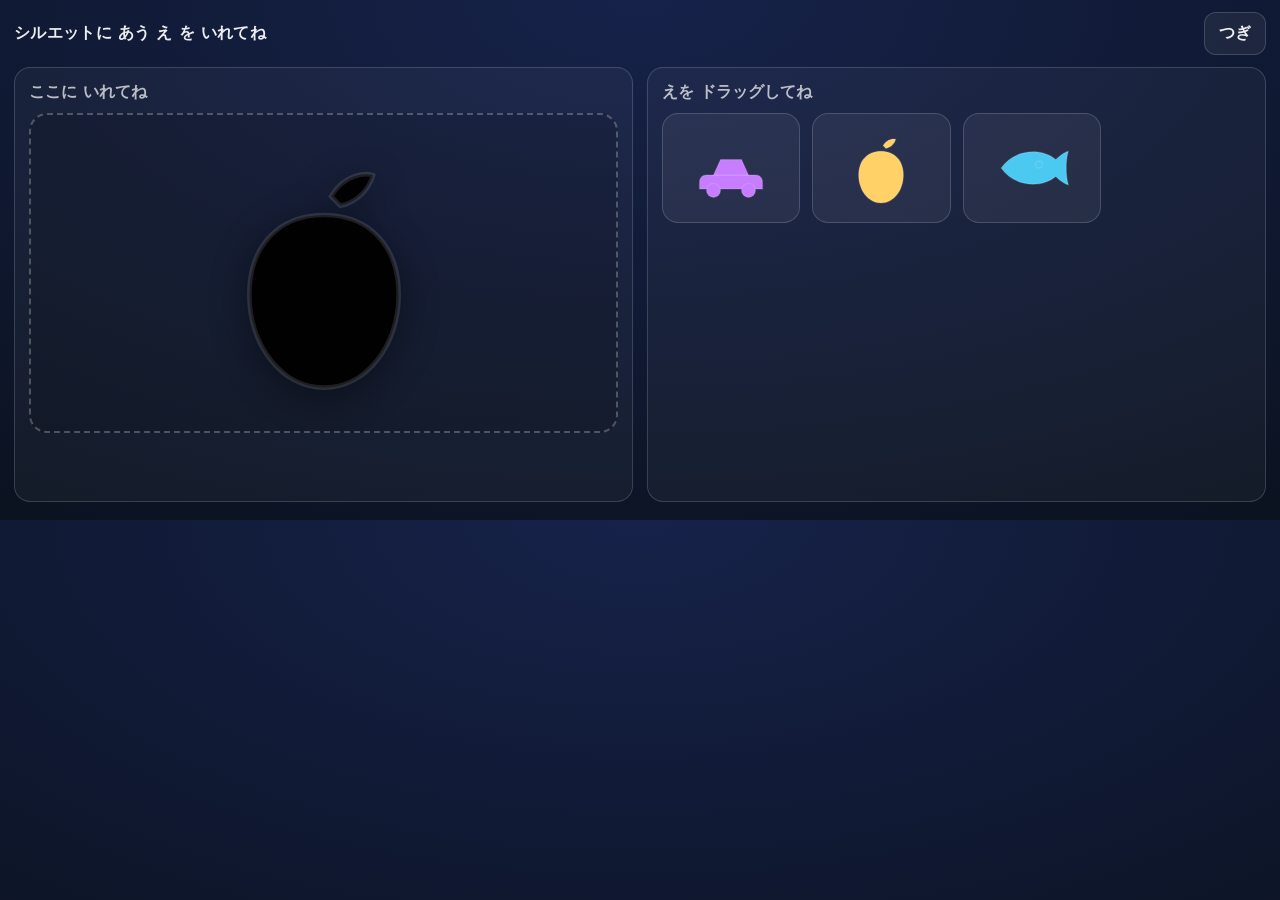
==== index.html @ 12aee41b "Add files via upload first up" ====
<!doctype html>
<html lang="ja">
<head>
  <meta charset="utf-8" />
  <meta name="viewport" content="width=device-width,initial-scale=1,maximum-scale=1,user-scalable=no" />
  <title>シルエットあわせ（ドラッグ）</title>
  <link rel="stylesheet" href="./style.css" />
</head>
<body>
  <header class="topbar">
    <div class="title">シルエットに あう え を いれてね</div>
    <button id="btnNext" class="btn" aria-label="つぎ">つぎ</button>
  </header>

  <main class="layout">
    <section class="panel">
      <div class="label">ここに いれてね</div>
      <div id="dropZone" class="dropzone" aria-label="シルエットのわく">
        <div id="silhouette" class="silhouette" aria-hidden="true"></div>
        <div id="placed" class="placed" aria-hidden="true"></div>
      </div>

      <div id="feedback" class="feedback" aria-live="polite"></div>
    </section>

    <section class="panel">
      <div class="label">えを ドラッグしてね</div>
      <div id="cards" class="cards" aria-label="えのカード"></div>
    </section>
  </main>

  <script type="module" src="./questions.js"></script>
  <script type="module" src="./game.js"></script>
</body>
</html>
---- style.css ----
:root {
  --bg: #0b1220;
  --panel: #111b33;
  --stroke: rgba(255,255,255,.16);
  --text: rgba(255,255,255,.92);
  --muted: rgba(255,255,255,.70);
  --good: #31d27c;
  --bad: #ff5a6f;
}

* { box-sizing: border-box; }
body {
  margin: 0;
  font-family: system-ui, -apple-system, "Hiragino Sans", "Noto Sans JP", sans-serif;
  background: radial-gradient(1200px 600px at 50% 0%, #16224a, var(--bg));
  color: var(--text);
}

.topbar {
  display: flex;
  align-items: center;
  justify-content: space-between;
  padding: 12px 14px;
  gap: 12px;
}

.title { font-weight: 800; letter-spacing: .02em; }

.btn {
  appearance: none;
  border: 1px solid var(--stroke);
  background: rgba(255,255,255,.06);
  color: var(--text);
  font-weight: 800;
  padding: 10px 14px;
  border-radius: 12px;
  font-size: 16px;
}

.layout {
  display: grid;
  grid-template-columns: 1fr;
  gap: 14px;
  padding: 0 14px 18px;
}

@media (min-width: 760px) {
  .layout { grid-template-columns: 1fr 1fr; }
}

.panel {
  border: 1px solid var(--stroke);
  background: rgba(255,255,255,.04);
  border-radius: 16px;
  padding: 14px;
}

.label {
  color: var(--muted);
  font-weight: 700;
  margin-bottom: 10px;
}

.dropzone {
  border: 2px dashed rgba(255,255,255,.25);
  border-radius: 18px;
  height: min(44vh, 320px);
  display: grid;
  place-items: center;
  background: rgba(0,0,0,.12);
  position: relative;
  overflow: hidden;
}

.silhouette svg {
  width: min(70vw, 280px);
  height: auto;
  opacity: .95;
  filter: drop-shadow(0 8px 20px rgba(0,0,0,.5));
}

.feedback {
  min-height: 44px;
  margin-top: 10px;
  font-size: 18px;
  font-weight: 900;
  letter-spacing: .02em;
}

.cards {
  display: grid;
  grid-template-columns: repeat(3, minmax(0, 1fr));
  gap: 12px;
}

@media (min-width: 520px) {
  .cards { grid-template-columns: repeat(4, minmax(0, 1fr)); }
}

.card {
  border: 1px solid var(--stroke);
  border-radius: 16px;
  background: rgba(255,255,255,.06);
  padding: 10px;
  display: grid;
  place-items: center;
  height: 110px;
  position: relative;

  /* スマホのドラッグを安定させる */
  touch-action: none;
  user-select: none;
  -webkit-user-select: none;
}

.card svg {
  width: 84px;
  height: 84px;
}

.card.dragging {
  opacity: 0.92;
  transform: scale(1.03);
  box-shadow: 0 14px 30px rgba(0,0,0,.35);
}

.shake {
  animation: shake .28s linear;
}
@keyframes shake {
  0% { transform: translateX(0); }
  25% { transform: translateX(-6px); }
  50% { transform: translateX(6px); }
  75% { transform: translateX(-4px); }
  100% { transform: translateX(0); }
}

.pop {
  animation: pop .28s ease-out;
}
@keyframes pop {
  0% { transform: scale(1); }
  50% { transform: scale(1.06); }
  100% { transform: scale(1); }
}

/* ドロップ後にカードを置く場所（中央に固定） */

.placed {

  position: absolute;

  inset: 0;

  display: grid;

  place-items: center;

  pointer-events: none;

}



/* ドラッグ中のゴースト（録画でも必ず見える） */

/* ドラッグ中のゴースト：枠なしで絵だけ表示（録画でも見える） */
.drag-ghost {
  position: fixed;
  z-index: 9999;
  pointer-events: none;

  /* 枠や背景は消す */
  border: none;
  background: transparent;
  border-radius: 0;
  box-shadow: none;

  /* 中心を掴む（座標＝中心） */
  transform: translate(-50%, -50%);
}




.drag-ghost svg {
  width: min(70vw, 280px);
  height: auto;
}

/* ドロップ先に置く絵（正解後）はシルエットと同じサイズ */
.placed svg {
  width: min(70vw, 280px);
  height: auto;
}
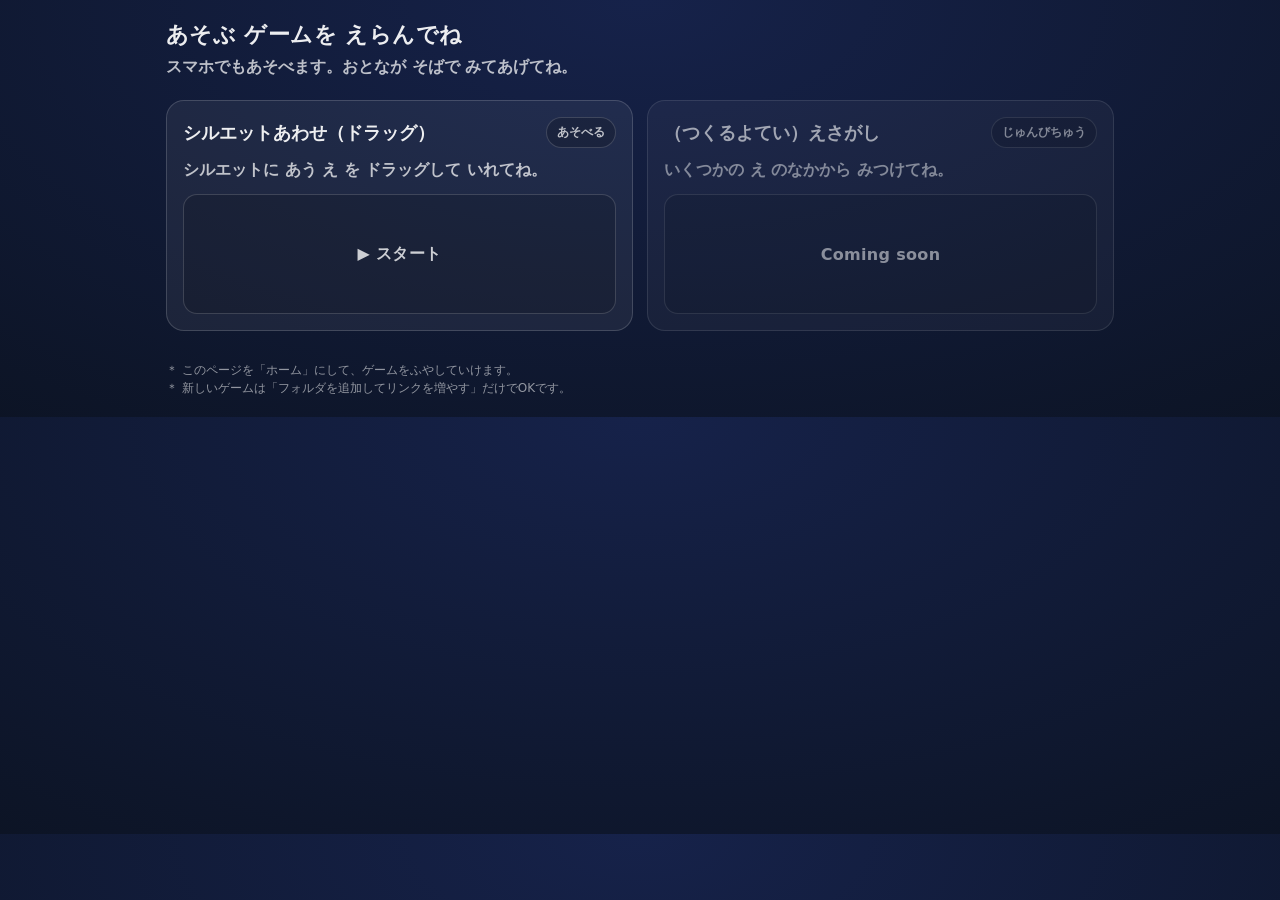
==== commit 2bd1b04f: "Add title screen and move match game into /match" ====
--- a/index.html
+++ b/index.html
@@ -2,34 +2,153 @@
 <html lang="ja">
 <head>
   <meta charset="utf-8" />
-  <meta name="viewport" content="width=device-width,initial-scale=1,maximum-scale=1,user-scalable=no" />
-  <title>シルエットあわせ（ドラッグ）</title>
-  <link rel="stylesheet" href="./style.css" />
+  <meta name="viewport" content="width=device-width,initial-scale=1" />
+  <title>こどもゲーム えらぶ</title>
+  <style>
+    :root{
+      --bg:#0b1220;
+      --panel: rgba(255,255,255,.06);
+      --stroke: rgba(255,255,255,.16);
+      --text: rgba(255,255,255,.92);
+      --muted: rgba(255,255,255,.72);
+    }
+    *{ box-sizing:border-box; }
+    body{
+      margin:0;
+      font-family: system-ui, -apple-system, "Hiragino Sans", "Noto Sans JP", sans-serif;
+      color:var(--text);
+      background: radial-gradient(1200px 600px at 50% 0%, #16224a, var(--bg));
+    }
+    header{
+      padding: 20px 16px 8px;
+      max-width: 980px;
+      margin: 0 auto;
+    }
+    h1{
+      margin: 0 0 6px;
+      font-size: 22px;
+      letter-spacing: .02em;
+    }
+    .sub{
+      margin:0;
+      color:var(--muted);
+      font-weight: 600;
+      line-height: 1.4;
+    }
+    main{
+      max-width: 980px;
+      margin: 0 auto;
+      padding: 14px 16px 30px;
+      display: grid;
+      gap: 14px;
+      grid-template-columns: 1fr;
+    }
+    @media (min-width: 760px){
+      main{ grid-template-columns: repeat(2, minmax(0,1fr)); }
+    }
+    a.card{
+      display:block;
+      text-decoration:none;
+      color:inherit;
+      border: 1px solid var(--stroke);
+      background: var(--panel);
+      border-radius: 18px;
+      padding: 16px;
+      transition: transform .12s ease, background .12s ease;
+    }
+    a.card:hover{
+      transform: translateY(-2px);
+      background: rgba(255,255,255,.08);
+    }
+    .titleRow{
+      display:flex;
+      align-items:center;
+      justify-content:space-between;
+      gap: 12px;
+      margin-bottom: 10px;
+    }
+    .gameTitle{
+      font-size: 18px;
+      font-weight: 900;
+      margin: 0;
+    }
+    .badge{
+      font-size: 12px;
+      font-weight: 900;
+      padding: 6px 10px;
+      border-radius: 999px;
+      border: 1px solid var(--stroke);
+      background: rgba(0,0,0,.18);
+      color: var(--muted);
+      white-space: nowrap;
+    }
+    .desc{
+      margin: 0;
+      color: var(--muted);
+      line-height: 1.5;
+      font-weight: 600;
+    }
+    .thumb{
+      margin-top: 12px;
+      border-radius: 14px;
+      border: 1px solid var(--stroke);
+      background: rgba(0,0,0,.14);
+      height: 120px;
+      display:grid;
+      place-items:center;
+      overflow:hidden;
+    }
+    .thumb span{
+      color: rgba(255,255,255,.78);
+      font-weight: 900;
+      letter-spacing: .02em;
+    }
+    .disabled{
+      opacity: .65;
+      pointer-events: none;
+      filter: grayscale(0.3);
+    }
+    footer{
+      max-width: 980px;
+      margin: 0 auto;
+      padding: 0 16px 20px;
+      color: rgba(255,255,255,.55);
+      font-size: 12px;
+      line-height: 1.5;
+    }
+  </style>
 </head>
 <body>
-  <header class="topbar">
-    <div class="title">シルエットに あう え を いれてね</div>
-    <button id="btnNext" class="btn" aria-label="つぎ">つぎ</button>
+  <header>
+    <h1>あそぶ ゲームを えらんでね</h1>
+    <p class="sub">スマホでもあそべます。おとなが そばで みてあげてね。</p>
   </header>
 
-  <main class="layout">
-    <section class="panel">
-      <div class="label">ここに いれてね</div>
-      <div id="dropZone" class="dropzone" aria-label="シルエットのわく">
-        <div id="silhouette" class="silhouette" aria-hidden="true"></div>
-        <div id="placed" class="placed" aria-hidden="true"></div>
+  <main>
+    <!-- 既存：絵合わせゲーム -->
+    <a class="card" href="./match/">
+      <div class="titleRow">
+        <p class="gameTitle">シルエットあわせ（ドラッグ）</p>
+        <span class="badge">あそべる</span>
       </div>
+      <p class="desc">シルエットに あう え を ドラッグして いれてね。</p>
+      <div class="thumb"><span>▶ スタート</span></div>
+    </a>
 
-      <div id="feedback" class="feedback" aria-live="polite"></div>
-    </section>
-
-    <section class="panel">
-      <div class="label">えを ドラッグしてね</div>
-      <div id="cards" class="cards" aria-label="えのカード"></div>
-    </section>
+    <!-- 追加予定：サンプル（後でリンク先を作る） -->
+    <a class="card disabled" href="#">
+      <div class="titleRow">
+        <p class="gameTitle">（つくるよてい）えさがし</p>
+        <span class="badge">じゅんびちゅう</span>
+      </div>
+      <p class="desc">いくつかの え のなかから みつけてね。</p>
+      <div class="thumb"><span>Coming soon</span></div>
+    </a>
   </main>
 
-  <script type="module" src="./questions.js"></script>
-  <script type="module" src="./game.js"></script>
+  <footer>
+    ＊ このページを「ホーム」にして、ゲームをふやしていけます。<br>
+    ＊ 新しいゲームは「フォルダを追加してリンクを増やす」だけでOKです。
+  </footer>
 </body>
 </html>
